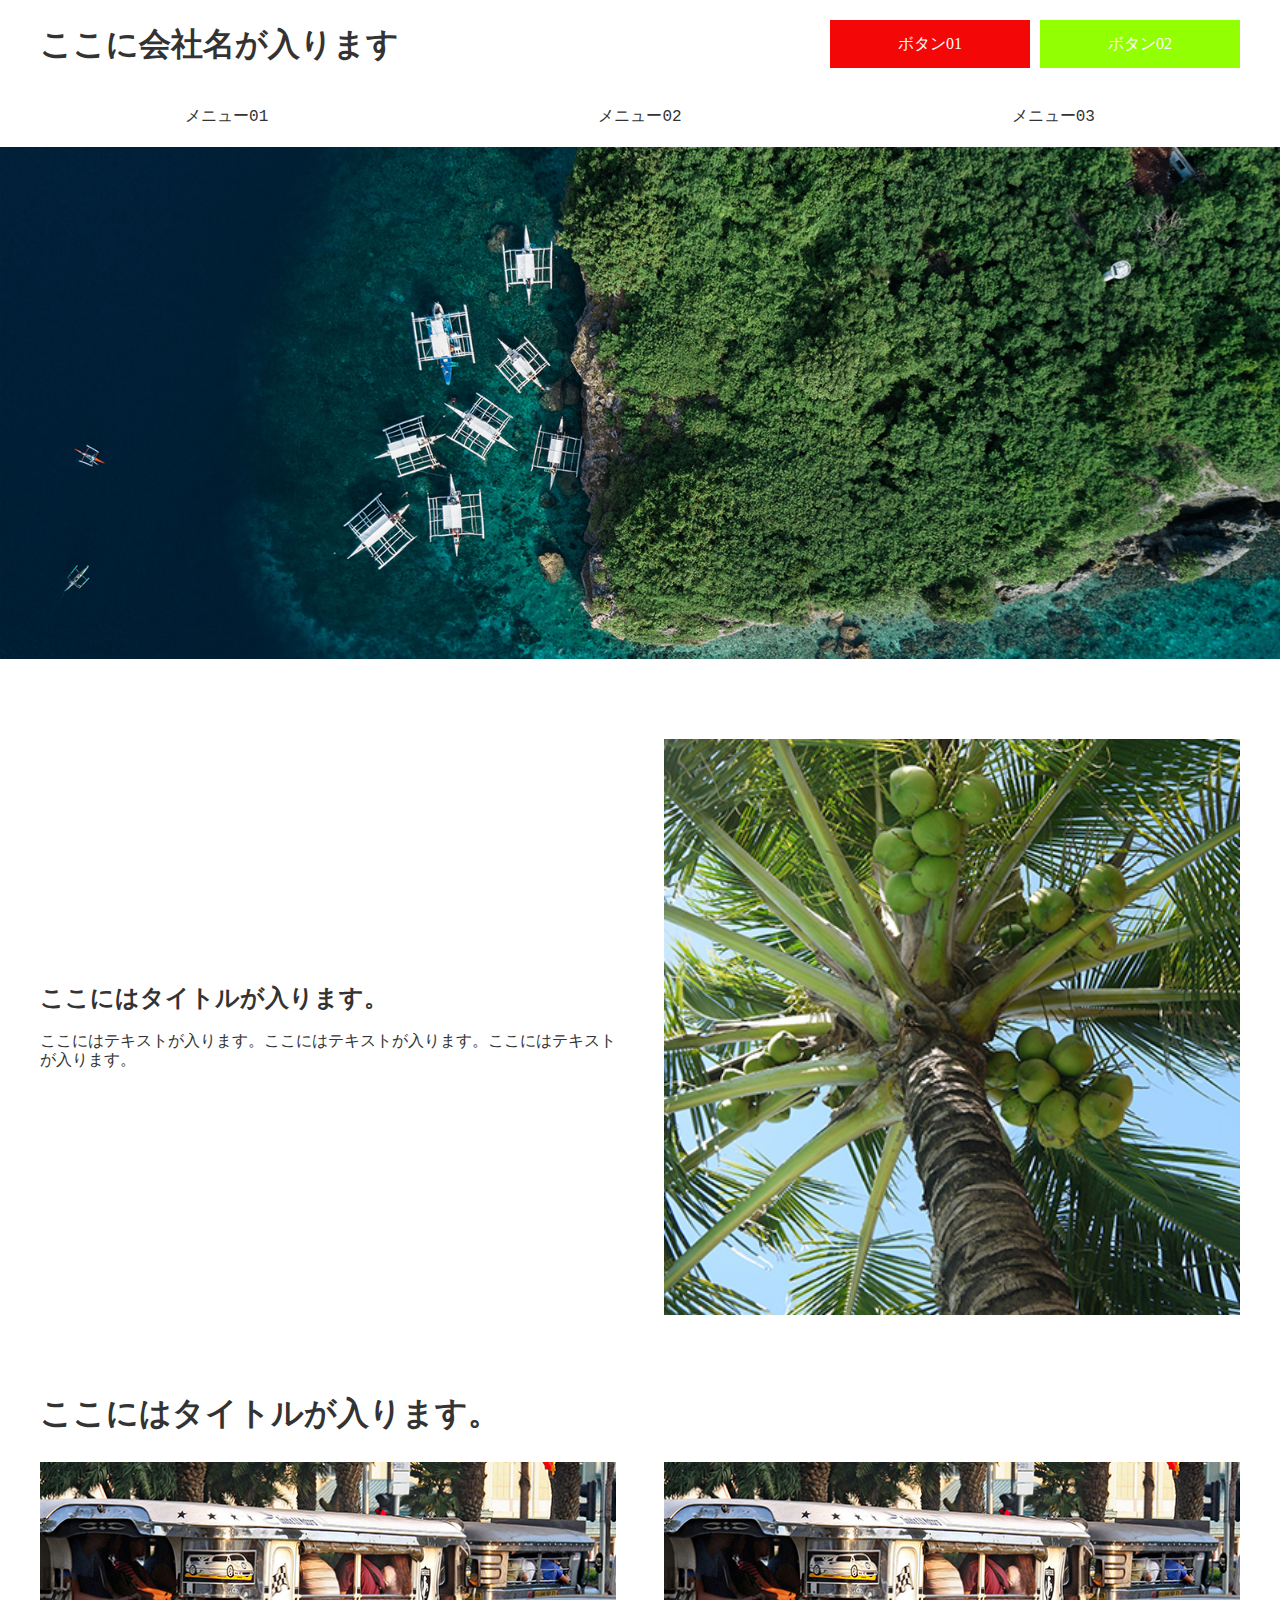
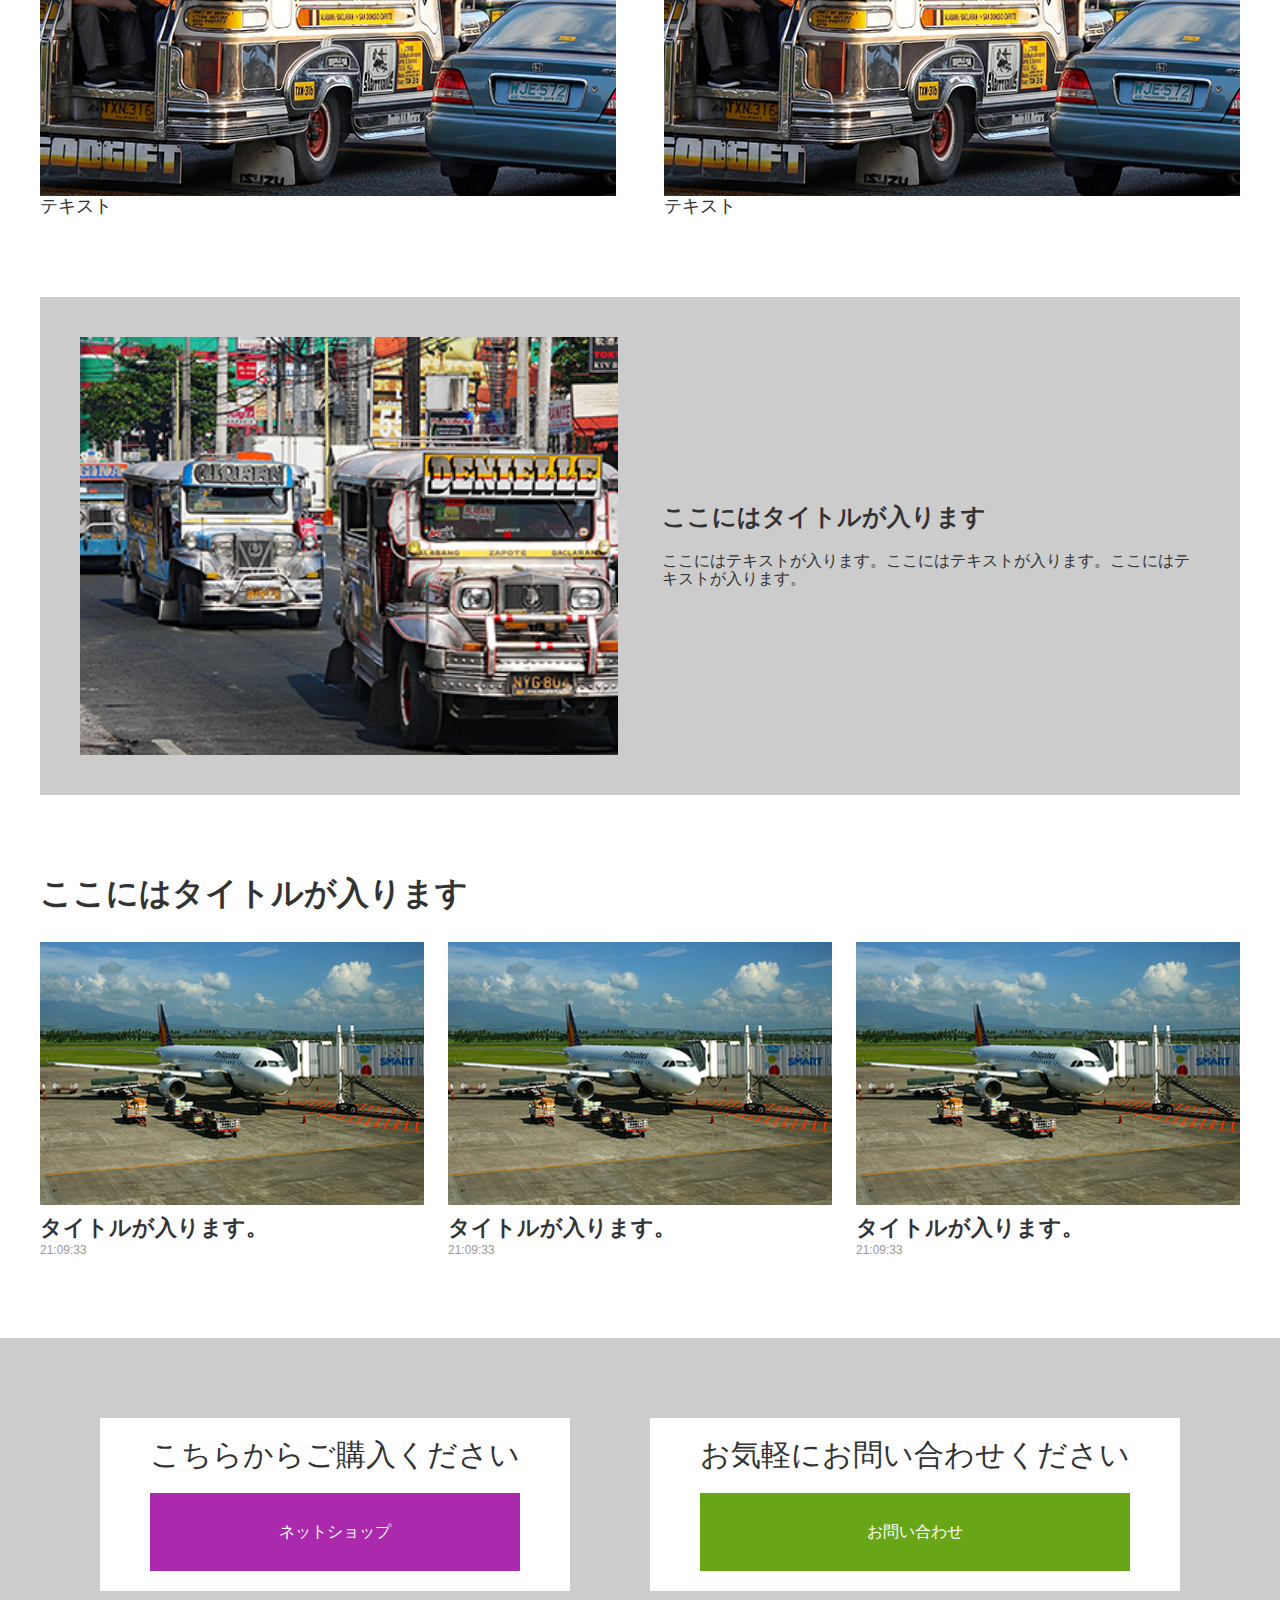
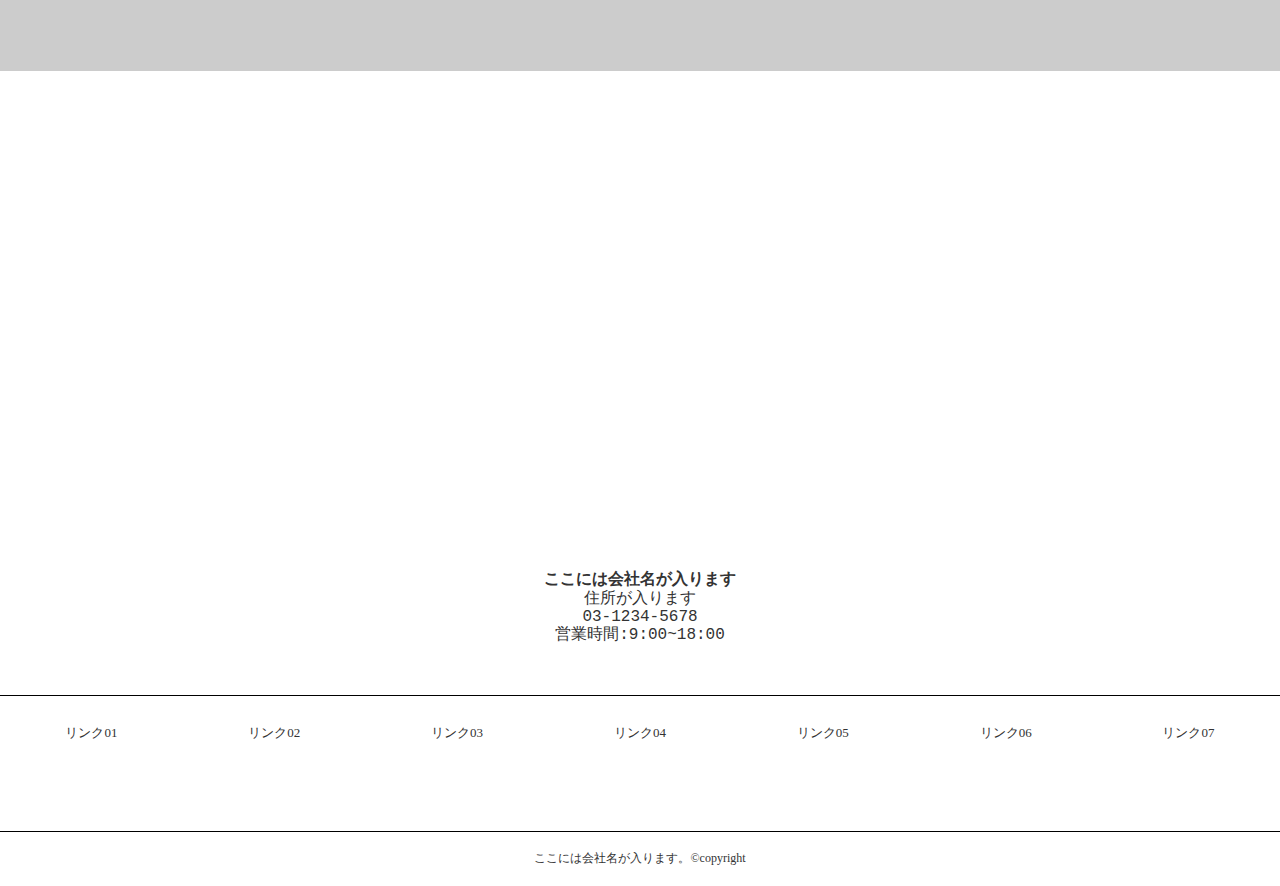
==== index.html @ a3f260b3 "連想配列２ー２" ====
<!DOCTYPE html>
<html lang="ja">
<head>
	<meta charset="UTF-8">
	<meta name="viewport" content="width=device-width, initial-scale=1.0">
	<link href="css/reset.css" media="screen, projection" rel="stylesheet">
	<link href="css/style.css" media="screen, projection" rel="stylesheet">
	<link rel="stylesheet" href="https://site-assets.fontawesome.com/releases/v6.5.2/css/all.css">
	<title>haruki mori</title>
</head>

<body>
	<header>
		<div class="header">
			<h1>ここに会社名が入ります</h1>
			<div class="btn_0102">
				<a href="#" class="head_btn01">ボタン01</a>
				<a href="#" class="head_btn02">ボタン02</a>
			</div>
		</div>
		<nav class="header_nav">
			<ul>
				<li><a href="php/">メニュー01</a></li>
				<li><a href="php/task1-2-1.php">メニュー02</a></li>
				<li><a href="php/task1-2-2.php">メニュー03</a></li>
			</ul>
		</nav>
	</header>
	<div class="mv">
		<h1><img src="mv.png" alt=""></h1>
	</div>
	<main>
	<section class="sec_01">
		<div class="wrapper">
			<div class="sec_01_content">
				<div class="sec_01_box reverse">
					<div class="sec_01_left">
						<img src="img_01.png" alt="">
					</div>
					<div class="sec_01_right">
						<h3>ここにはタイトルが入ります。</h3>
						<p>ここにはテキストが入ります。ここにはテキストが入ります。ここにはテキストが入ります。</p>
					</div>
				</div>
		</div>
	</section>
	<section class="sec_01">
		<div class="wrapper">
			<div class="sec_01_title">
				<h1>ここにはタイトルが入ります。</h1>
			</div>
			<div class="sec_01_2_content">
				<div class="sec_01_2_box">
					<img src="img_02.png" alt="">
					<p>テキスト</p>
				</div>
				<div class="sec_01_2_box">
					<img src="img_02.png" alt="">
					<p>テキスト</p>
				</div>
			</div>
		</div>
	</section>

	<div class="wrapper">
		<section class="sec_obi">
			<div class="sec_01_content">
				<div class="sec_01_box">
					<div class="sec_01_left">
						<img src="img_03.png" alt="">
					</div>
					<div class="sec_01_right">
						<h3>ここにはタイトルが入ります</h3>
						<p>ここにはテキストが入ります。ここにはテキストが入ります。ここにはテキストが入ります。</p>
					</div>
				</div>
			</div>
		</section>
	</div>
	<section class="sec_02">
		<div class="wrapper">
			<div class="sec_01_title">
				<h1>ここにはタイトルが入ります</h1>
			</div>
			<div class="sec_02content">
				<div class="content_02">
					<div class="content_left">
						<div class="content_img"><img src="img_04.png"></div>
					</div>
					<div class="content_right">
						<div class="content_box">
							<h3 class="sec_02_h3">タイトルが入ります。</h3>
							<time class="skin-textQuiet" datetime="2024-06-21"><i class="fa-regular fa-clock"></i>21:09:33</time>
						</div>
					</div>
				</div>
				<div class="content_02">
					<div class="content_left">
						<div class="content_img"><img src="img_04.png"></div>
					</div>
					<div class="content_right">
						<div class="content_box">
							<h3 class="sec_02_h3">タイトルが入ります。</h3>
							<time class="skin-textQuiet" datetime="2024-06-21"><i class="fa-regular fa-clock"></i>21:09:33</time>
						</div>
					</div>
				</div>
				<div class="content_02">
					<div class="content_left">
						<div class="content_img"><img src="img_04.png"></div>
					</div>
					<div class="content_right">
						<div class="content_box">
							<h3 class="sec_02_h3">タイトルが入ります。</h3>
							<time class="skin-textQuiet" datetime="2024-06-21"><i class="fa-regular fa-clock"></i>21:09:33</time>
						</div>
					</div>
				</div>
			</div>
		</div>
	</section>
	<section class="sec_btn">
		<div class="btn_left">
			<h2>こちらからご購入ください</h2>
			<a href="#" class="btn hidari">ネットショップ</a>	
		</div>
		<div class="btn_right">
			<h2>お気軽にお問い合わせください</h2>
			<a href="contact-page/index.html" class="btn migi">お問い合わせ</a>	
		</div>
		</section>
		<section class="sita">
			<h4>ここには会社名が入ります</h4>
			<p>住所が入ります</p>
			<p>03-1234-5678</p>
			<p>営業時間:9:00~18:00</p>
		</section>
	</main>
	<footer>
		<nav class="footer_nav">
			<ul>
				<li><a href="php/task2-1.php">リンク01</a></li>
				<li><a href="#">リンク02</a></li>
				<li><a href="#">リンク03</a></li>
				<li><a href="#">リンク04</a></li>
				<li><a href="#">リンク05</a></li>
				<li><a href="#">リンク06</a></li>
				<li><a href="#">リンク07</a></li>
			</ul>
		</nav>
	<p>ここには会社名が入ります。©copyright</p>
	</footer>

</body>
</html>
---- css/style.css ----
body{
	font-weight: normal;
	color: #333333;
	font-family: メイリオ;
	font-size: 16px;
}
img{
	width: 100%;
}
.wrapper{
    max-width: 1200px;
    width: 100%;
    margin-right: auto;
    margin-left: auto;
}
.wrapper_900{
    max-width: 900px;
    width: 100%;
    margin-right: auto;
    margin-left: auto;
}
@media only screen and (max-width: 1200px){
	.wrapper {
		max-width: none;
	  padding-right: 20px;
	   padding-left: 20px;
	}
	.wrapper_900 {
		max-width: none;
	  padding-right: 20px;
	  padding-left: 20px;
	}
}
@media only screen and (max-width: 767px){
	.wrapper {
	    padding-right: 10px;
	    padding-left: 10px;
	}
	.wrapper_900 {
	    padding-right: 10px;
	    padding-left: 10px;
	}
}
.header{
	display: flex;
	justify-content: space-between;
	align-items: center;
	padding: 20px 40px;
}
.btn_0102{
	display: flex;
}
.head_btn01{
	width: 200px;
	text-align: center;
	background-color: #f30707;
	color: #fff;
	padding: 15px 20px;
	margin-right: 10px;
}
.head_btn02{
	width: 200px;
	text-align: center;
	background-color: #92ff03;
	color: #fff;
	padding: 15px 20px;
}
.header_nav ul {
	display: flex;
	justify-content: space-around;
	font-family: 'Courier New', Courier, monospace;
	padding: 20px;
}
@media only screen and (max-width: 767px){
	.header{
		padding: 10px 10px;
	}
	.head_btn01{
		width: 130px;
		text-align: center;
		background-color: #f30707;
		color: #fff;
		padding: 10px;
		font-size: 14px;
		margin-right: 10px;
	}
	.head_btn02{
		width: 130px;
		text-align: center;
		background-color:  #92ff03;
		color: #fff;
		padding: 10px;
		font-size: 14px;
	}
	.header h1{
		font-size: 20px;
	}
}
.sec_01{
	margin: 80px 0;
}
.sec_01_box{
	display: flex;
	justify-content: space-between;
	align-items: center;
}
.sec_01_left{
	width: 48%;
}
.sec_01_right{
	width: 48%;
}
.reverse .sec_01_left {
  order: 2;
}
.reverse .sec_01_right {
  order: 1;
  margin-left: 0;
}
.sec_01_right h3{
	font-size: 24px;
	margin-bottom: 20px;
}
.sec_01_right p{
	font-size: 16px;
}

.sec_01_2_content{
	display: flex;
	justify-content: space-between;
	margin-top: 30px;
}
.sec_01_2_box{
	width: 48%;
	display: flex;
	flex-direction: column;
}
.sec_01_2_box h3{
	font-size: 22px;
	margin: 20px 0;
}
.sec_01_2_box p{
	font-size: 18px;
}
@media only screen and (max-width: 767px){
	.sec_01{
		margin: 40px 0;
	}
	.sec_01 h1{
		font-size: 22px;
		margin-bottom: 20px;
		text-align: center;
	}
	.reverse .sec_01_right{
		order: 2;
	}
	.reverse .sec_01_left{
	    order: 1;
	}
	.sec_01_box{
		display: flex;
		flex-direction: column;
		margin-bottom: 20px;
	}
	.sec_01_left{
		width: 100%;
	}
	.sec_01_right{
		width: 100%;
	}
	.sec_01_right h3{
		font-size: 18px;
		margin-bottom: 10px;
		margin-top: 10px;
	}
	.sec_01_right p{
		font-size: 14px;
	}
	.sec_01_2 h1{
		font-size: 22px;
		margin-bottom: 20px;
		text-align: center;
	}
	.sec_01_2_content{
		display: flex;
		flex-direction: column;
		margin-top: 20px;
	}
	.sec_01_2_box{
		width: 100%;
		display: flex;
		flex-direction: column;
		margin-bottom: 20px;
	}
	.sec_01_2_box h3{
		font-size: 18px;
		margin: 10px 0;
	}
	.sec_01_2_box p{
		font-size: 14px;
	}
}

.sec_obi{
	background-color: #cccccc;
	padding: 40px;
}
@media only screen and (max-width: 767px){
	.btn{
		width: 100%;
		margin-right: auto;
		margin-left: auto;
		padding: 15px;
		display: block;
		text-align: center;
		color: #fff;
		background-color: #333333;
	}
	.sec_btn{
		background-color: #cccccc;
		padding: 30px;
	}
	.sec_btn h2{
		text-align: center;
		font-weight: normal;
		font-size: 20px;
		margin-bottom: 20px;
	}
	.sec_obi{
		padding: 20px;
	}
}
.sec_02{
	margin: 80px 0;
}
.sec_02content{
	display: flex;
	flex-wrap: wrap;
	justify-content: space-between;
}
.content_02 {
    margin-top: 30px;
}
.content_02{
	width: 32%;
	display: flex;
	flex-direction: column;
}
.sec_02_h3{
	margin-top: 10px;
	font-size: 22px;
}
.skin-textQuiet{
	font-family: -apple-system, BlinkMacSystemFont, sans-serif;
	word-break: break-word;
	word-wrap: break-word;
	hyphens: auto;
	line-height: 1.2;
	font-size: 12px;
	white-space: nowrap;
	color: #999999;
}
@media only screen and (max-width: 767px){
	.sec_02{
		margin: 40px 0;
	}
	.sec_02content{
		display: flex;
		flex-direction: column;
	}
	.content_02 {
	    margin-top: 20px;
	}
	.content_02{
		width: 100%;
		display: flex;
		flex-direction: column;
	}
	.sec_02_h3{
		margin-top: 10px;
		font-size: 18px;
	}
}
footer p{
	text-align: center;
	font-size: 12px;
	padding: 20px 0;
}
.hidari{
	padding: 30px;
	display: block;
	text-align: center;
	color: #fff;
	background-color: #aa29ad;;
}
.migi{
	padding: 30px;
	display: block;
	text-align: center;
	color: #fff;
	background-color: #68a517;
}
.sec_btn{
	background-color: #cccccc;
	padding: 80px;
	display: flex;
  justify-content: space-around;
}
.btn_left{
	background-color: #fff;
	padding: 20px 50px;
	margin-right: 20px;
}
.btn_right{
	background-color: #fff;
	padding: 20px 50px;
	margin-left: 20px;
}
.sec_btn h2{
	text-align: center;
	font-weight: normal;
	font-size: 30px;
	margin-bottom: 20px;
}

.footer_nav ul {
	font-size: small;
	display: flex;
	justify-content: space-around;
	align-items: center;
	border: none;
	width: auto;
	text-align: left;
	background: none;
	border-top: 0.5px solid black;
	border-bottom: 0.5px solid black;
	padding-top: 30px;
	padding-bottom: 90px ;
}

@media only screen and (max-width: 767px){
	.sec_03{
		margin: 40px 0 20px;
	}
	.hidari{
		margin-right: auto;
		margin-left: auto;
		padding: 30px;
		display: block;
		text-align: center;
		color: #fff;
		background-color: #aa29ad;
	}
	.migi{
		background-color: #68a517;
	}
	.sec_btn{
		display: block;
		padding: 20px;
	}
	.btn_left{
		background-color: #fff;
		padding: 20px 50px;
		margin-right: auto;
		margin-bottom: 20px;
	}
	.btn_right{
		background-color: #fff;
		padding: 20px 50px;
		margin: auto;
	}
	.sec_btn h2{
		text-align: center;
		font-weight: normal;
		font-size: 30px;
		margin-bottom: 20px;
	}

}
.sita{
	font-family: 'Courier New', Courier, monospace;
	margin-top: 500px;
	margin-bottom: 50px;
	text-align: center;
}
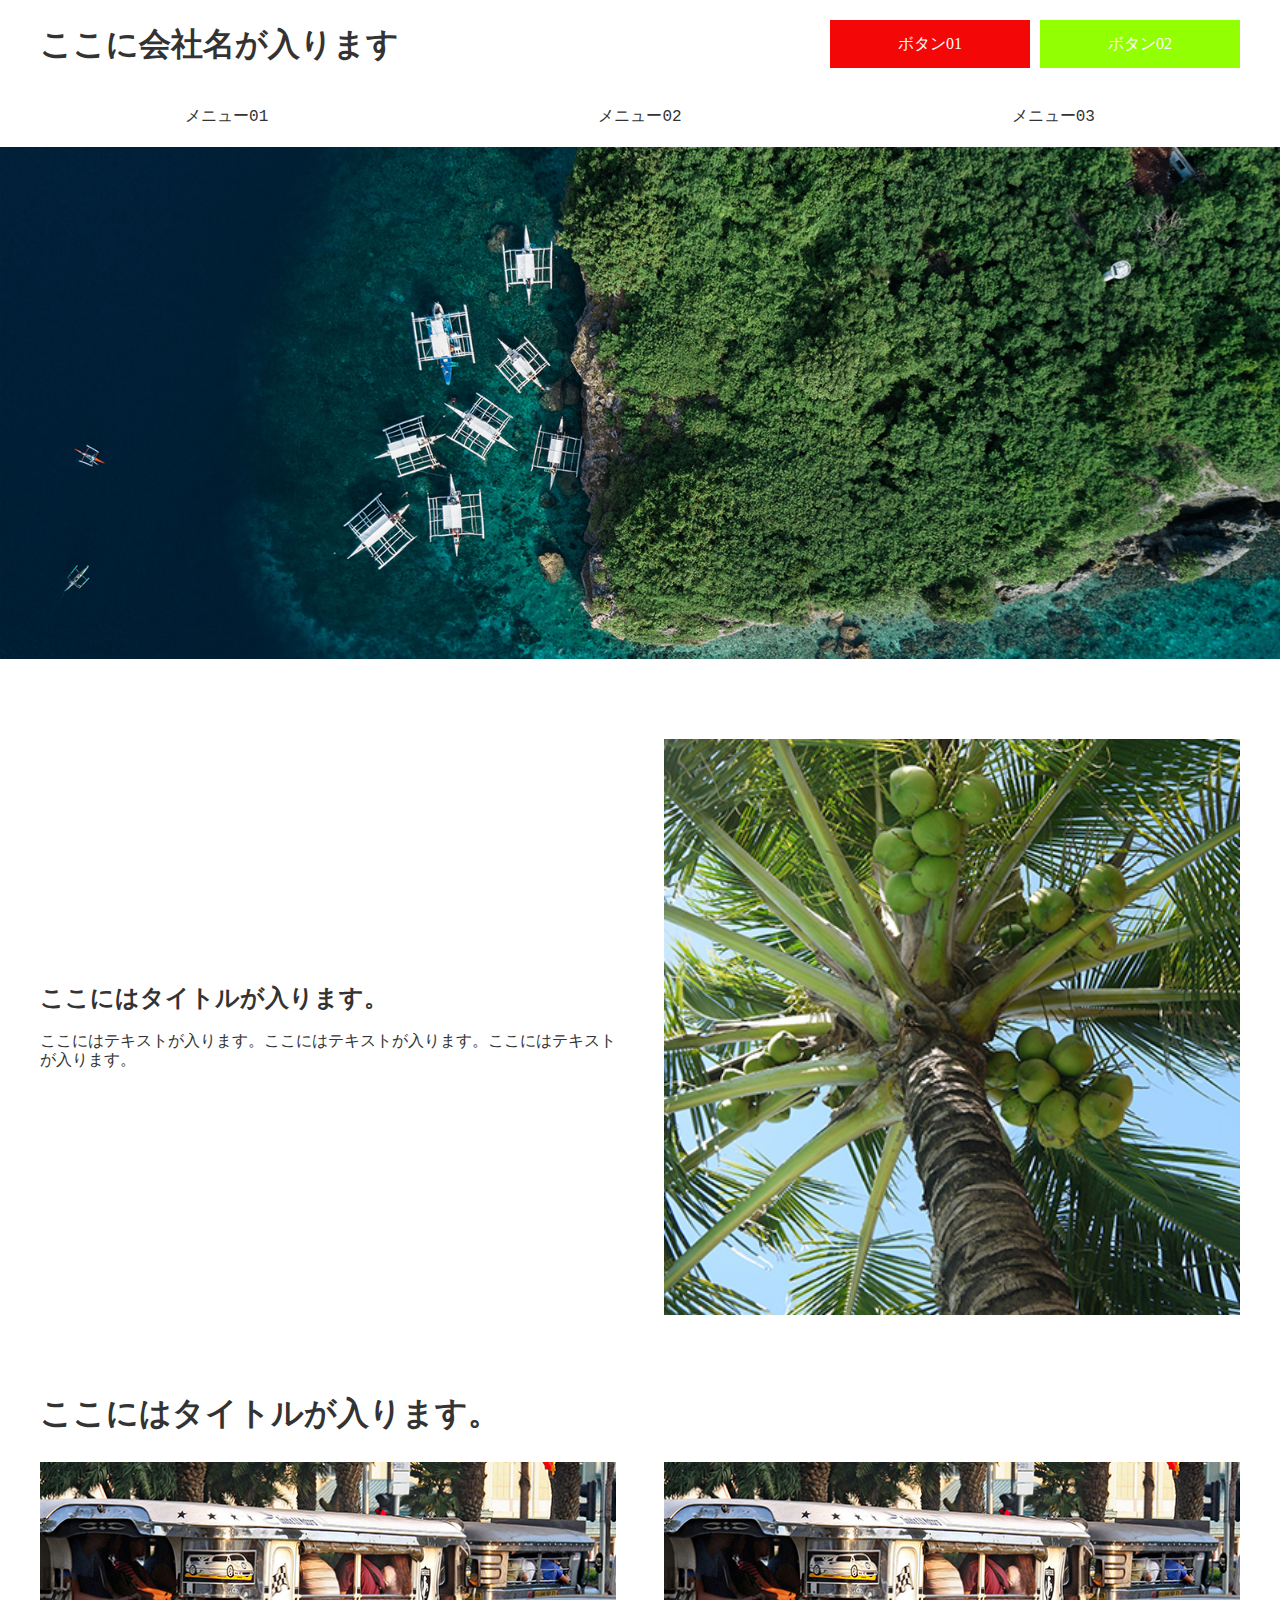
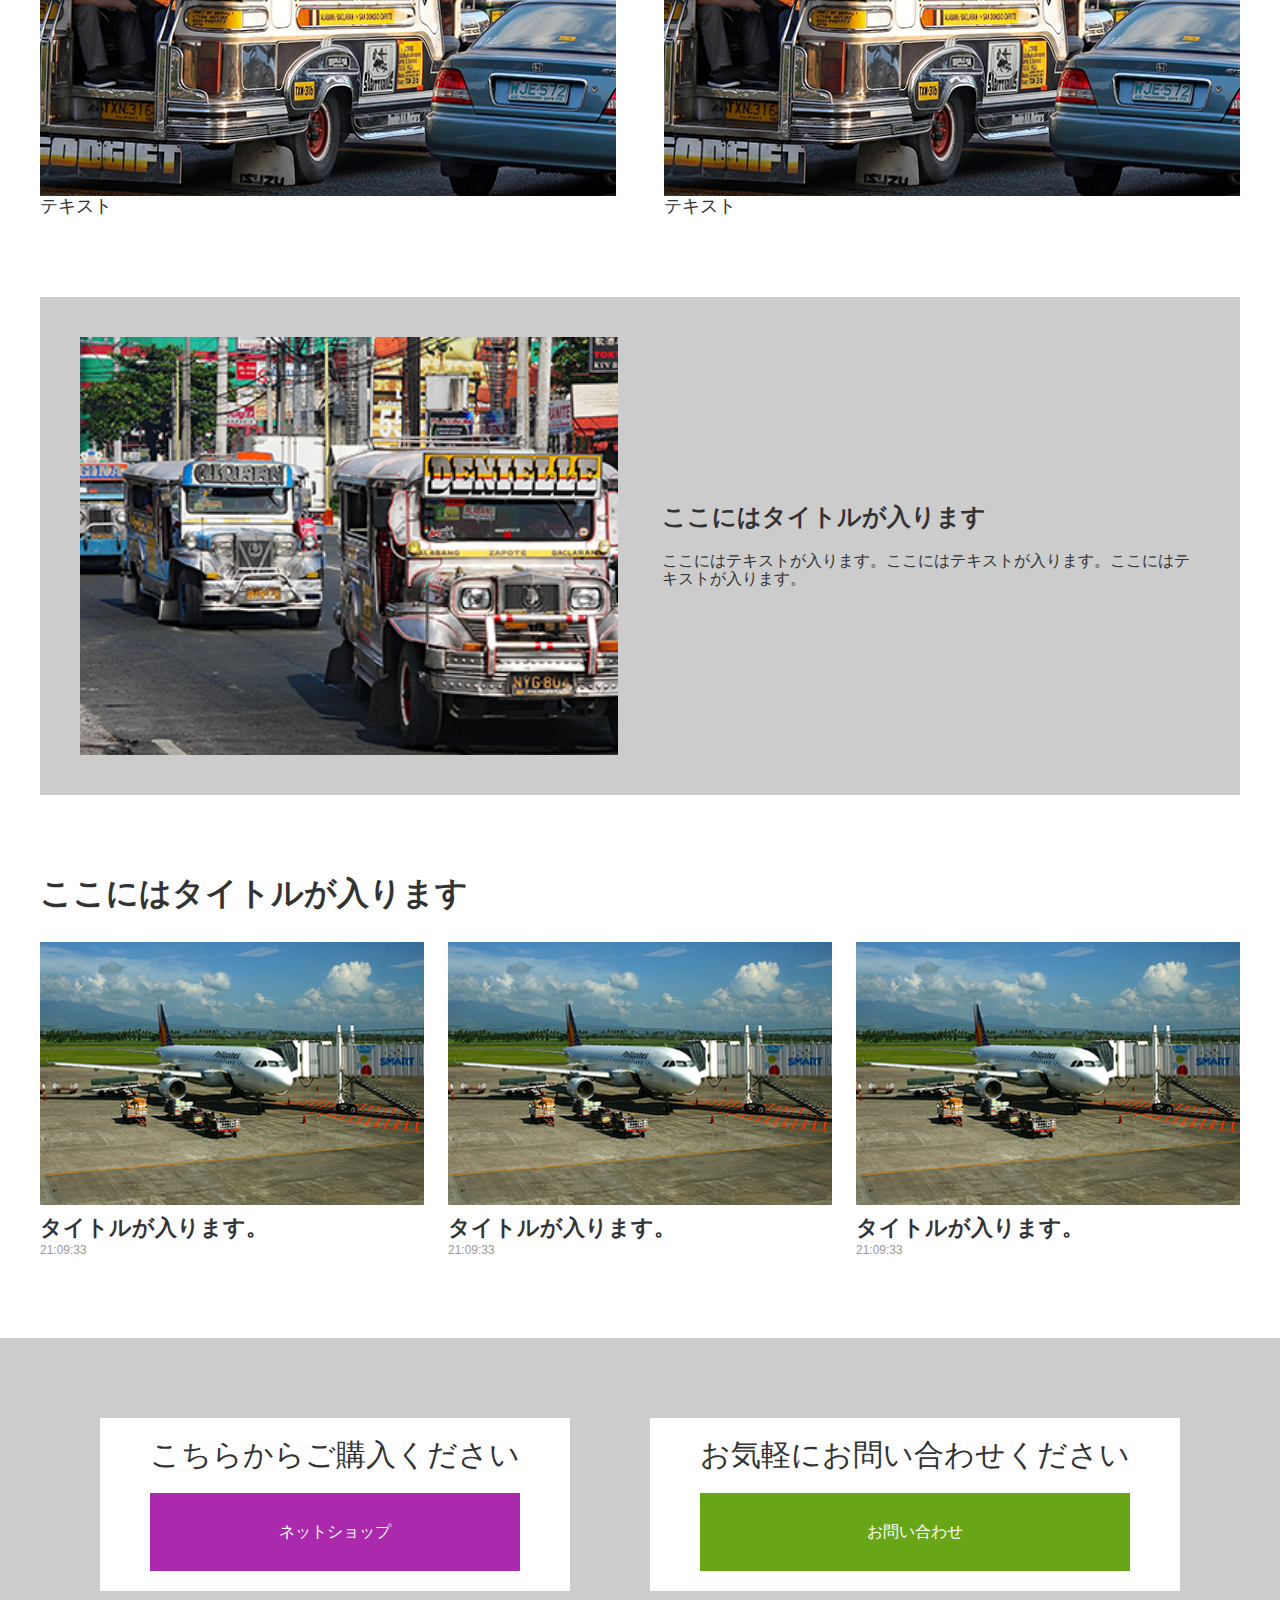
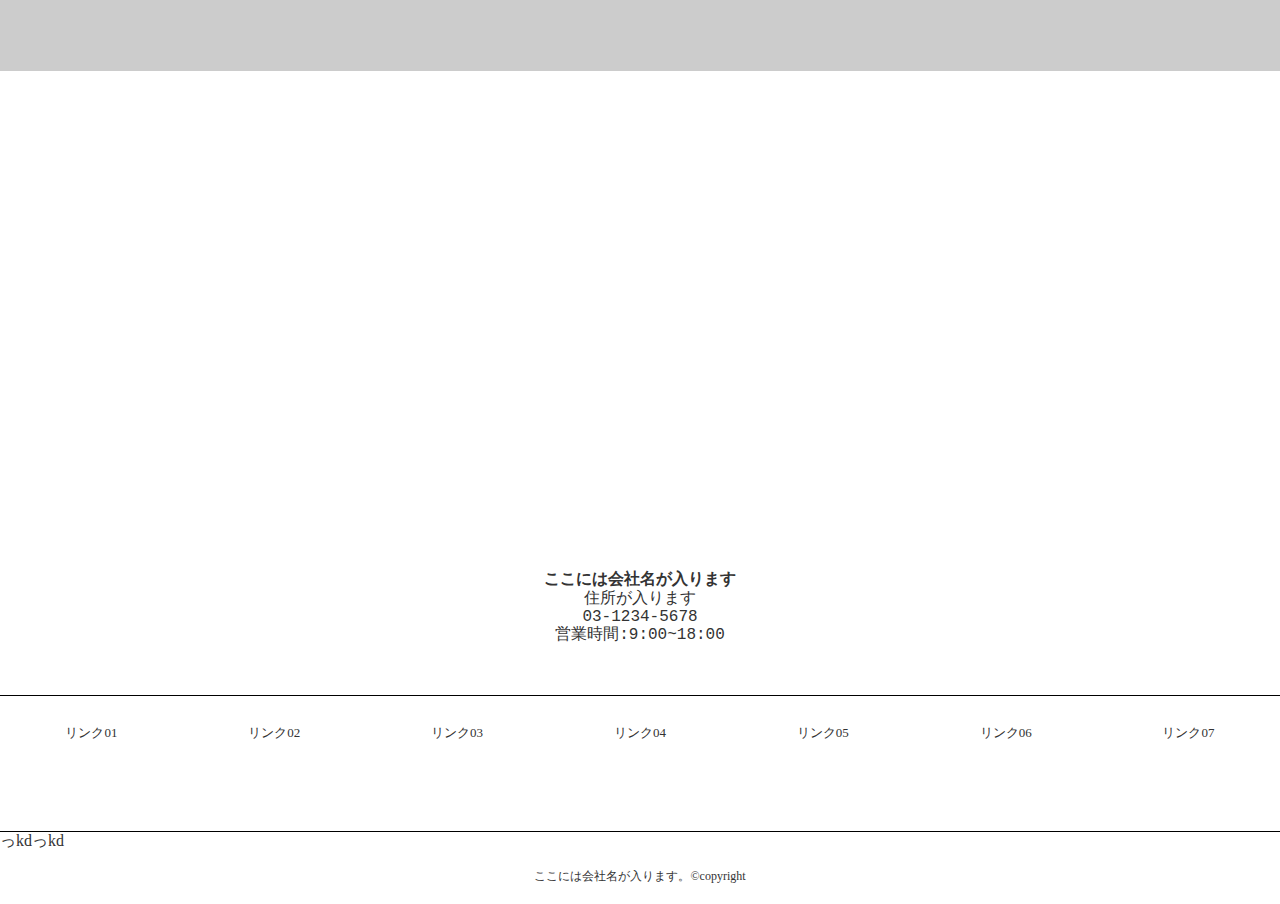
==== commit cd9c0b5b: "っm" ====
--- a/index.html
+++ b/index.html
@@ -148,8 +148,10 @@
 				<li><a href="#">リンク07</a></li>
 			</ul>
 		</nav>
+		っkdっkd<i class="fa-solid fa-key"><a href="https://www.bing.com/search?q=Microsoft%20Copilot&qs=ds&form=HPCODX"></a></i>
 	<p>ここには会社名が入ります。©copyright</p>
 	</footer>
 
+
 </body>
 </html>
